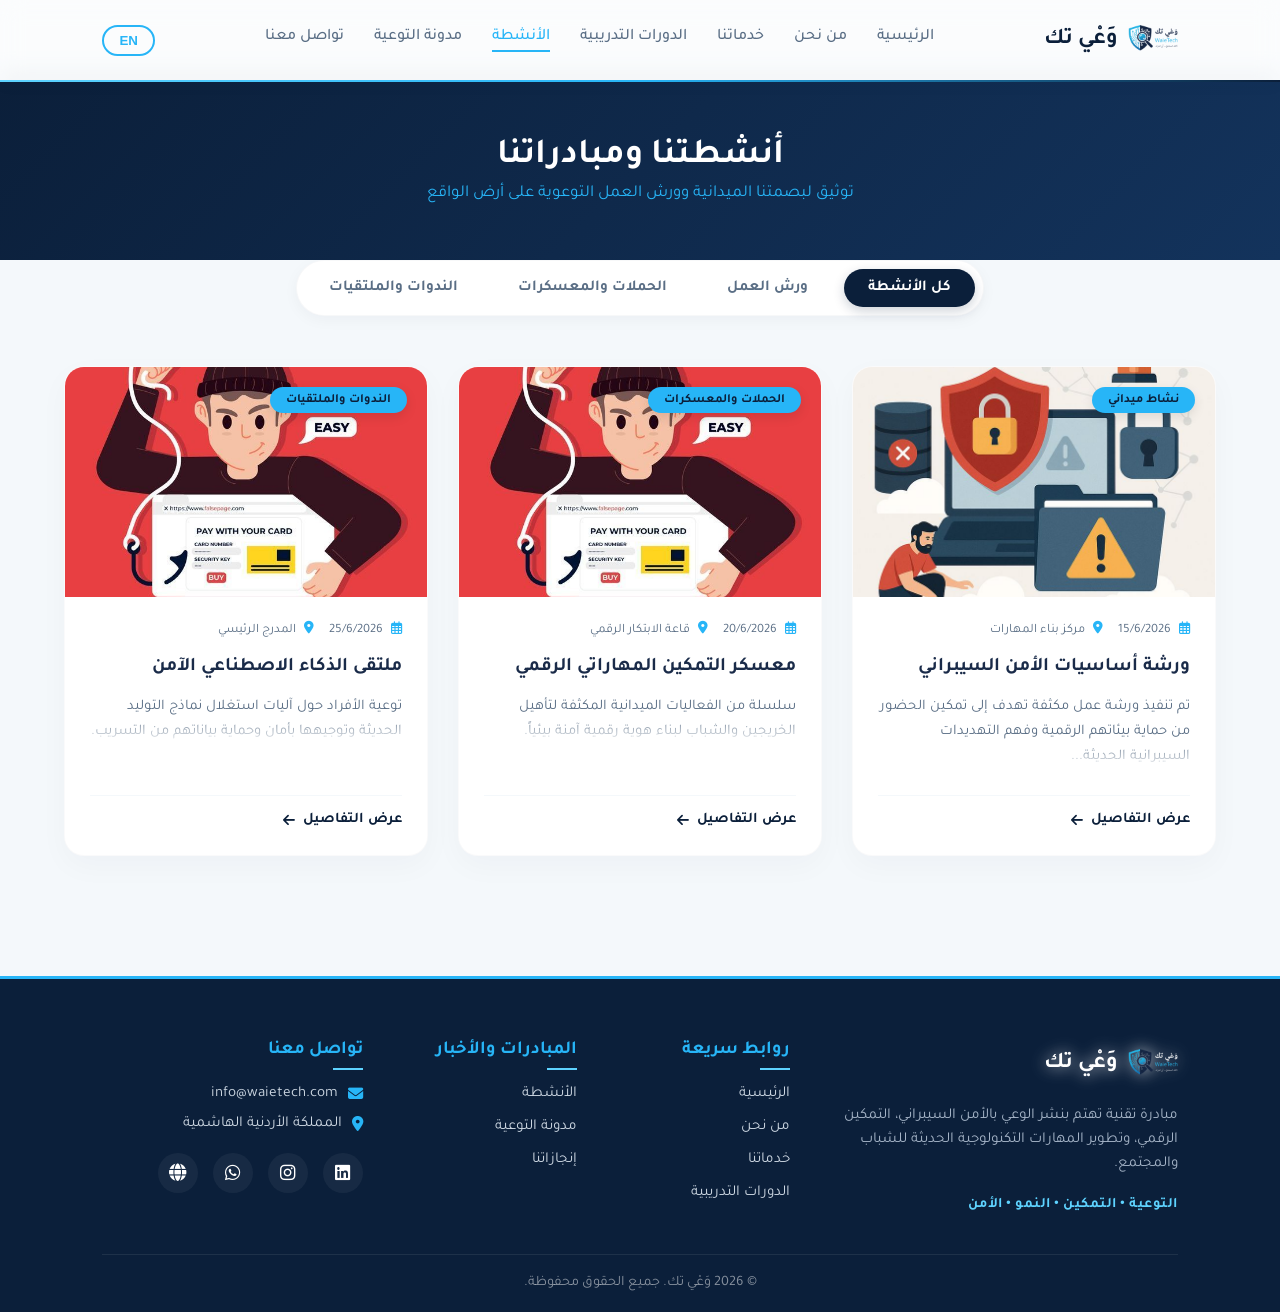
==== activities.html @ a670adcd "big update" ====
<!DOCTYPE html>
<html lang="ar" dir="rtl">
<head>
    <meta charset="UTF-8">
    <meta name="viewport" content="width=device-width, initial-scale=1.0">
    <title data-i18n="page_activities_title">أنشطتنا ومبادراتنا | وَعْي تك - WaieTech</title>
    
    <link rel="preconnect" href="https://fonts.googleapis.com">
    <link rel="preconnect" href="https://fonts.gstatic.com" crossorigin>
    <link href="https://fonts.googleapis.com/css2?family=Poppins:wght@300;400;600;700&family=Tajawal:wght@400;500;700;900&display=swap" rel="stylesheet">
    <link rel="stylesheet" href="https://cdnjs.cloudflare.com/ajax/libs/font-awesome/6.4.0/css/all.min.css">

    <link rel="stylesheet" href="assets/css/style.css">
    <link rel="stylesheet" href="assets/css/home.css">
    <link rel="stylesheet" href="assets/css/pages/activities.css">
</head>
<body class="light-theme">

    <header id="header"></header>

    <main class="activities-page-content">
        
        <section class="inner-page-hero">
            <div class="container">
                <h1 data-i18n="activities_hero_title">أنشطتنا</h1>
                <p class="subtitle" data-i18n="activities_hero_subtitle">توثيق لبصمتنا الميدانية وورش العمل التوعوية على أرض الواقع</p>
            </div>
        </section>

        <section class="filter-section container">
            <div class="filter-tabs-wrapper">
                <button class="filter-tab-btn active" data-filter="all" data-i18n="filter_all">كل الأنشطة</button>
                <button class="filter-tab-btn" data-filter="workshops" data-i18n="filter_workshops">ورش العمل</button>
                <button class="filter-tab-btn" data-filter="campaigns" data-i18n="filter_campaigns">الحملات والمعسكرات</button>
                <button class="filter-tab-btn" data-filter="seminars" data-i18n="filter_seminars">الندوات والملتقيات</button>
            </div>
        </section>

        <section class="activities-grid-section container">
            <div class="hub-container-flex" id="activities-page-grid">
                </div>
        </section>

    </main>


    <footer id="footer"></footer>

    <script src="assets/js/components.js"></script>
    <script src="assets/js/lang.js"></script>
    <script src="assets/js/activities-data.js"></script>
    <script src="assets/js/main.js"></script>
</body>
</html>
---- assets/css/style.css ----
/* --- 1. الإعدادات العامة والمتغيرات اللونية --- */
:root {
    --primary-color: #0B1F3A;    /* Dark Navy */
    --secondary-color: #27B5F7;  /* Cyber Blue */
    --bg-color: #F4F8FB;         /* Light Background */
    --accent-glow: #5ED3FF;     /* Accent Glow */
    --white: #FFFFFF;
    --text-dark: #1A2B49;
    --text-light: #5A6E85;
    --transition: all 0.3s ease;
}

/* --- تخصيص شريط التمرير (Scrollbar) للمتصفح --- */

/* 1. التحكم بعرض شريط التمرير بالكامل */
::-webkit-scrollbar {
    width: 10px; /* عرض الشريط (يمكنك تقليله لـ 8px ليكون أنحف وأكثر عصرية) */
}

/* 2. خلفية المجرى الذي يتحرك فيه الشريط (Track) */
::-webkit-scrollbar-track {
    background: var(--primary-color); /* اللون الكحلي الداكن للموقع */
}

/* 3. الجزء المتحرك الذي يمسكه المستخدم (Thumb) */
::-webkit-scrollbar-thumb {
    background: var(--secondary-color); /* اللون الأزرق السماوي السيبراني */
    border-radius: 10px; /* جعل أطراف الشريط دائرية ناعمة */
    border: 2px solid var(--primary-color); /* يصنع مسافة وهمية أنيقة حول الشريط */
}

/* 4. تأثير عند تمرير الماوس فوق شريط التمرير أو سحبه */
::-webkit-scrollbar-thumb:hover {
    background: var(--accent-glow); /* يتغير للون التوهج الفاتح عند الهوفر */
}

/* لدعم متصفح فايرفوكس */
html {
    scrollbar-width: thin;
    scrollbar-color: var(--secondary-color) var(--primary-color);
}


* {
    margin: 0;
    padding: 0;
    box-sizing: border-box;
}

body {
    font-family: 'Tajawal', 'Poppins', sans-serif;
    background-color: var(--bg-color);
    color: var(--text-dark);
    overflow-x: hidden;
}

/* دعم قلب الاتجاه تلقائياً بناءً على dir="ltr" */
html[dir="ltr"] body {
    font-family: 'Poppins', 'Tajawal', sans-serif;
}

/* الحل الصحيح: تطبيق خط Poppins على اسم المبادرة فقط عند تحول اللغة للإنجليزية */
html[dir="ltr"] .logo-text {
    font-family: 'Tajawal', sans-serif !important;
}

/* --- 2. تنسيق الـ Navbar (الهيدر) --- */
.navbar {
    display: flex;
    justify-content: space-between;
    align-items: center;
    padding: 15px 8%;
    
    /* التأثير الزجاجي الضبابي الشفاف */
    background-color: rgba(255, 255, 255, 0.60) !important; /* لون أبيض شفاف بنسبة 75% */
    backdrop-filter: blur(12px) !important; /* درجة الضبابية وتشتيت الرؤية خلف الهيدر */
    -webkit-backdrop-filter: blur(12px) !important; /* لدعم متصفحات أبل وسفاري */
    
    border-bottom: 2px solid transparent !important;
    border-image: linear-gradient(to left, var(--primary-color), var(--secondary-color), var(--accent-glow)) 1 !important;
    box-shadow: 0 4px 15px rgba(11, 31, 58, 0.03); /* تقليل حدة الظل ليناسب الزجاج */
    position: fixed;
    width: 100%;
    top: 0;
    left: 0;
    z-index: 1000;
}

.logo-container {
    display: flex;
    align-items: center;
    gap: 10px;
}

.logo-img {
    height: 50px;
    width: auto;
}

.logo-text {
    font-size: 1.4rem;
    font-weight: 700;
    color: var(--primary-color);
}

.nav-links {
    display: flex;
    list-style: none;
    gap: 30px;
    align-items: center;
}

.nav-links li {
    display: flex;
    align-items: center;
    gap: 8px; /* مسافة ناعمة بين الأيقونة والنص */
    white-space: nowrap; /* منع النص من النزول لسطر جديد */
}

/* إخفاء الأيقونات بداخل القائمة العلوية في سطح المكتب لتبدو أنظف (تظهر في الموبايل فقط) */
.nav-links li .nav-icon {
    display: none;
}

.nav-links a {
    text-decoration: none;
    color: var(--text-light);
    font-weight: 500;
    position: relative; /* مهم جداً لتحديد مكان الخط السفلي */
    padding-bottom: 5px;
    transition: var(--transition);
}

/* إنشاء الخط السفلي المخفي افتراضياً */
.nav-links a::after {
    content: '';
    position: absolute;
    bottom: 0;
    left: 50%; /* ضع البداية في المنتصف تماماً */
    transform: translateX(-50%); /* لضمان توسط الخط بدقة قبل التمدد */
    width: 0;
    height: 2px;
    background-color: var(--secondary-color);
    transition: var(--transition);
}

/* جعل الخط يتمدد من اليسار لليمين عند التمرير (Hover) أو عندما يكون الرابط نشطاً */
.nav-links a:hover::after, 
.nav-links a.active::after {
    width: 100%;
}

/* تغيير لون النص عند التمرير */
.nav-links a:hover, 
.nav-links a.active {
    color: var(--secondary-color);
}

.nav-actions {
    display: flex;
    align-items: center;
}

.btn-lang {
    background: none;
    border: 2px solid var(--secondary-color);
    color: var(--secondary-color);
    padding: 6px 15px;
    border-radius: 20px;
    cursor: pointer;
    font-weight: 600;
    transition: var(--transition);
}

.btn-lang:hover {
    background-color: var(--secondary-color);
    color: var(--white);
}

/* إخفاء عناصر الموبايل تلقائياً في الشاشات الكبيرة */
.menu-toggle, .sidebar-mobile-header {
    display: none;
}


/* --- 4. الـ Footer --- */
/* --- 4. الـ Mega Footer الاحترافي المطور --- */
footer {
    background-color: var(--primary-color);
    color: var(--white);
    padding: 60px 8% 20px 8%;
    border-top: 3px solid var(--secondary-color);
}

.footer-wrapper {
    max-width: 1200px;
    margin: 0 auto;
}

.footer-contact-info li span {
    white-space: nowrap; 
}

.footer-grid {
    display: grid;
    grid-template-columns: 2fr 1fr 1fr 1.5fr;
    gap: 40px;
    padding-bottom: 40px;
    border-bottom: 1px solid rgba(255, 255, 255, 0.08);
}

.footer-col {
    display: flex;
    flex-direction: column;
    gap: 15px;
}

.footer-col .footer-logo {
    display: flex;
    align-items: center;
    gap: 10px;
    filter: drop-shadow(0px 0px 8px rgba(255, 255, 255, 0.85)) !important;
}

.footer-col .logo-text {
    color: var(--white);
}

.footer-desc {
    color: #a4b3c6;
    font-size: 0.95rem;
    line-height: 1.6;
}

/* تنسيق الكلمات الجوهرية الأربعة */
.footer-core-values {
    font-size: 0.9rem;
    color: var(--accent-glow);
    font-weight: 600;
    margin-top: 5px;
    letter-spacing: 0.5px;
}

.col-title {
    font-size: 1.15rem;
    font-weight: 700;
    color: var(--secondary-color);
    position: relative;
    padding-bottom: 8px;
}

.col-title::after {
    content: '';
    position: absolute;
    bottom: 0;
    left: 0;
    width: 30px;
    height: 2px;
    background-color: var(--accent-glow);
}

html[dir="rtl"] .col-title::after {
    left: auto;
    right: 0;
}

.footer-links, .footer-contact-info {
    list-style: none;
    display: flex;
    flex-direction: column;
    gap: 12px;
}

/* تأثير روابط الفوتر الاحترافي (تغير اللون والخط السفلي) */
.footer-links a {
    color: #cdd7e2;
    text-decoration: none;
    font-size: 0.95rem;
    display: inline-block;
    position: relative;
    padding-bottom: 3px;
    transition: var(--transition);
}

/* تجهيز الخط المخفي أسفل روابط الفوتر */
.footer-links a::after {
    content: '';
    position: absolute;
    bottom: 0;
    left: 50%; /* ضع البداية في المنتصف تماماً */
    transform: translateX(-50%); /* لضمان توسط الخط بدقة قبل التمدد */
    width: 0;
    height: 1.5px;
    background-color: var(--secondary-color);
    transition: var(--transition);
}

/* تمدد الخط وتغير اللون عند التمرير (Hover) */
.footer-links a:hover {
    color: var(--secondary-color);
}

.footer-links a:hover::after {
    width: 100%;
}

.footer-contact-info li {
    display: flex;
    align-items: center;
    gap: 10px;
    color: #cdd7e2;
    font-size: 0.95rem;
}

.footer-contact-info li i {
    color: var(--secondary-color);
}

.footer-socials {
    display: flex;
    gap: 15px;
    margin-top: 5px;
}

.footer-socials a {
    width: 40px;
    height: 40px;
    background-color: rgba(255, 255, 255, 0.05);
    border-radius: 50%;
    display: flex;
    justify-content: center;
    align-items: center;
    color: var(--white);
    font-size: 1.1rem;
    text-decoration: none; /* إزالة أي خط افتراضي */
    transition: var(--transition);
}

.footer-socials a:hover {
    background-color: var(--secondary-color);
    color: var(--white);
    transform: translateY(-4px);
    box-shadow: 0 4px 12px rgba(39, 181, 247, 0.3);
}

.footer-bottom {
    text-align: center;
    padding-top: 20px;
    font-size: 0.9rem;
    color: rgba(255, 255, 255, 0.5);
}

/* --- 5. التجاوب الكامل مع الموبايل (Responsive Design) --- */
@media (max-width: 992px) {

    .footer-container {
        flex-direction: column;
        gap: 20px;
        text-align: center;
    }

    .footer-grid {
        grid-template-columns: 1fr 1fr;
        gap: 30px;
    }
}


@media (max-width: 768px) {
    /* إخفاء زر اللغة وروابط سطح المكتب الافتراضية */
    .nav-actions {
        display: flex !important;
        align-items: center !important;
        justify-content: center;
    }

    /* إخفاء زر اللغة لسطح المكتب فقط والاعتماد على زر لغة السايدبار */
    .btn-lang {
        display: none !important;
    }

    /* إظهار زر البرغر بشكل صحيح ومكانه مريح */
    .menu-toggle {
        display: block !important;
        background: none !important;
        border: none !important;
        color: var(--secondary-color) !important;
        font-size: 1.6rem !important;
        cursor: pointer !important;
        padding: 5px !important;
        z-index: 1005 !important; /* رفعه للأعلى لكي لا تحجبه أي عناصر أخرى */
    }

    .btn-lang-mobile {
        background: none !important;
        border: 2px solid var(--secondary-color) !important;
        color: var(--secondary-color) !important;
        padding: 6px 16px !important;
        border-radius: 20px !important;
        font-weight: 600 !important;
        cursor: pointer !important;
        font-size: 0.9rem !important;
        transition: var(--transition) !important;
        box-shadow: 0 2px 8px rgba(39, 181, 247, 0.1);
    }

    /* تأثير التمرير (Hover) والضغط النشط لزر الموبايل */
    .btn-lang-mobile:hover,
    .btn-lang-mobile:active {
        background-color: var(--secondary-color) !important;
        color: var(--white) !important;
        transform: none; /* تكبير خفيف وتفاعلي عند الضغط */
        box-shadow: none; /* توهج سيبراني متناسق */
    }

    /* تحويل الروابط إلى قائمة جانبية (Sidebar) مخفية */
    .nav-links {
        position: fixed;
        top: 0;
        right: -280px; 
        width: 280px;
        height: 100vh;
        
        /*  التأثير الزجاجي الضبابي الشفاف للسايدبار  */
        background-color: rgba(255, 255, 255, 0.90) !important; /* شفافية مريحة للقراءة في الموبايل */
        backdrop-filter: blur(15px) !important; /* ضبابية أعلى قليلاً لتعزل عناصر القائمة */
        -webkit-backdrop-filter: blur(15px) !important;
        
        box-shadow: -5px 0 25px rgba(0,0,0,0.05);
        display: flex;
        flex-direction: column;
        justify-content: flex-start;
        align-items: flex-start;
        padding: 40px 30px;
        gap: 25px;
        transition: right 0.4s cubic-bezier(0.16, 1, 0.3, 1);
        z-index: 1000;
    }

    /* دعم اتجاه الـ LTR للإنجليزي في الموبايل */
    html[dir="ltr"] .nav-links {
        right: auto;
        left: -280px;
        box-shadow: 5px 0 15px rgba(0,0,0,0.1);
        transition: left 0.4s cubic-bezier(0.16, 1, 0.3, 1);
    }

    .nav-links.open {
        right: 0;
    }

    html[dir="ltr"] .nav-links.open {
        left: 0;
    }

    /* إظهار الأيقونات ورأس القائمة الجانبية في الموبايل فقط */
    .nav-links li .nav-icon {
        display: inline-flex !important;
        align-items: center;
        justify-content: center; /* تملأ الأيقونة المركز */
        color: var(--secondary-color);
        font-size: 1.2rem;
        width: 30px; /* هذا العرض الثابت يضمن محاذاة كل النصوص على خط مستقيم واحد */
        flex-shrink: 0; /* منع انضغاط الأيقونة */
        margin: 0 !important;
    }

    .sidebar-mobile-header {
        display: flex;
        justify-content: space-between;
        align-items: center;
        width: 100%;
        padding-bottom: 15px;
        margin-bottom: 10px;
        border-bottom: 1px solid rgba(11, 31, 58, 0.08);
    }

    .sidebar-logo {
        height: 70px;
        width: auto;
        border-radius: 10px;
    }

    .nav-links li {
        width: 100%;
        display: flex;
        align-items: center; /* توسط عمودي مثالي للسطر */
    }

    /* طبقة التظليل الخلفية */
    .nav-overlay {
        position: fixed;
        top: 0;
        left: 0;
        width: 100vw;
        height: 100vh;
        background: rgba(11, 31, 58, 0.4);
        backdrop-filter: blur(4px);
        opacity: 0;
        pointer-events: none;
        transition: var(--transition);
        z-index: 999;
    }

    .nav-overlay.active {
        opacity: 1;
        pointer-events: auto;
    }

    .nav-links a::after {
        display: block !important;
        content: '';
        position: absolute;
        bottom: -2px; /* إنزال الخط قليلاً ليكون مريحاً للعين */
        left: 50%;
        transform: translateX(-50%);
        width: 0;
        height: 1.5px; /* نفس سماكة سطح المكتب بالضبط */
        background-color: var(--secondary-color);
        opacity: 0; /* يبدأ مخفياً تماماً لمنع التداخل والغمقان الزائد */
        transition: var(--transition);
    }

    /* حالة الهوفر أو عندما تكون الصفحة نشطة */
    .nav-links a:hover::after, 
    .nav-links a.active::after {
        width: 100%;
        opacity: 1; /* يظهر بنعومة وبسماكة 2px صافية وبدون أي ثقل أو غمقان مكرر */
    }


    /* footer */
    .footer-grid {
        grid-template-columns: 1fr;
        text-align: center;
    }
    .footer-grid img ,.footer-logo{ 
        display: block !important;
        margin: 0 auto 5px auto !important; /* التوسيط داخل الفوتر فقط */
        max-width: 150px !important;
        height: auto !important;
        filter: drop-shadow(0px 0px 8px rgba(255, 255, 255, 0.85)) !important; /* إضاءة الفوتر فقط */
    }
    .col-title::after {
        left: 50% !important;
        transform: translateX(-50%);
        right: auto !important;
    }
    .footer-contact-info li, .footer-socials {
        justify-content: center;
    }

    html[dir="ltr"] .footer-core-values {
    font-size: 0.75rem !important; /* حجم خط ناعم ومتناسق يمنع تداخل الكلمات الإنجليزية */
    letter-spacing: 0px;
    }
}


/* إخفاء زر الموبايل وعنصر اللغة في الشاشات الكبيرة تلقائياً */
.menu-toggle, .mobile-lang-item {
    display: none;
}

/* ==========================================================================
   --- شاشة التحميل الذكية لـ وَعْي تك ---
   ========================================================================== */
.cyber-loader-overlay {
    position: fixed !important;
    top: 0 !important;
    left: 0 !important;
    width: 100% !important;
    height: 100vh !important;
    background-color: #0b1f3a !important; /* اللون الكحلي الفخم للمنصة */
    z-index: 999999 !important; /* فوق كل شيء بلا استثناء */
    display: flex !important;
    align-items: center !important;
    justify-content: center !important;
    transition: opacity 0.5s ease, transform 0.5s ease !important;
}

/* حاوية المحتوى */
.loader-content {
    text-align: center;
}

/* تصميم السبنر السيبراني المضيء */
.spinner {
    width: 60px;
    height: 60px;
    border: 4px solid rgba(39, 181, 247, 0.1);
    border-left-color: #27b5f7 !important; /* الأزرق السماوي للمبادرة */
    border-right-color: #5ed3ff !important;
    border-radius: 50%;
    animation: spinCyber 1s linear infinite;
    margin: 0 auto 20px auto;
    box-shadow: 0 0 15px rgba(39, 181, 247, 0.2);
}

/* النص المرافق للتحميل */
.loader-text {
    color: #ffffff;
    font-family: sans-serif;
    font-size: 1.1rem;
    font-weight: 600;
    letter-spacing: 1px;
    animation: pulseText 1.5s infinite ease-in-out;
}

/* الأنيماشين الخاص بالدوران والنبض */
@keyframes spinCyber {
    0% { transform: rotate(0deg); }
    100% { transform: rotate(360deg); }
}

@keyframes pulseText {
    0%, 100% { opacity: 0.6; }
    50% { opacity: 1; }
}

/* كلاس الإخفاء بنعومة */
.cyber-loader-overlay.fade-out {
    opacity: 0 !important;
    pointer-events: none !important;
}



/* التنسيق الأساسي لزر الصعود للأعلى */
.back-to-top {
    position: fixed;
    bottom: 30px;
    width: 35px;
    height: 35px;
    border-radius: 50%;
    background: var(--secondary-color); /* اللون الأزرق الخاص بك */
    color: #ffffff;
    border: none;
    outline: none;
    cursor: pointer;
    display: flex;
    align-items: center;
    justify-content: center;
    font-size: 1.2rem;
    box-shadow: 0 4px 15px rgba(0, 149, 255, 0.25);
    z-index: 1000;
    opacity: 0;
    visibility: hidden;
    transition: all 0.4s ease-in-out;
}

/* التوافق الذكي مع اللغات */
html[dir="rtl"] .back-to-top {
    left: 15px;  /* يظهر أسفل اليسار في اللغة العربية */
    right: auto;
}

html[dir="ltr"] .back-to-top {
    right: 15px; /* يظهر أسفل اليمين في اللغة الإنجليزية */
    left: auto;
}

/* عند ظهور الزر (تفعيل عبر الـ JS) */
.back-to-top.show {
    opacity: 1;
    visibility: visible;
    transform: translateY(0);
}

/* تأثير التمرير بالماوس (Hover) */
.back-to-top:hover {
    background: var(--primary-color); /* درجة أغمق قليلاً عند التمرير */
    box-shadow: 0 6px 20px var(--secondary-color);
    transform: translateY(-5px); /* حركة صعود خفيفة وانسيابية */
}
---- assets/css/pages/activities.css ----
/* ==========================================================================
   --- تنسيقات صفحة الأنشطة والمبادرات المخصصة (Activities Page) ---
   ========================================================================== */

/* تثبيت حجم وأبعاد الهيدر الداخلي لجميع الصفحات */
.inner-page-hero {
    background: linear-gradient(135deg, #0b1f3a 0%, #13335c 100%);
    color: #ffffff;
    
    /* التعديل الأساسي: تثبيت الارتفاع الكلي */
    height: 180px; 
    margin-top: 80px; /* الابتعاد عن القائمة الرئيسية الثابتة */
    
    /* تحويله لـ Flexbox لتوسيط النصوص عمودياً وأفقياً داخل الارتفاع الثابت */
    display: flex;
    align-items: center;
    justify-content: center;
    text-align: center;
    
    position: relative;
    overflow: hidden;
    box-sizing: border-box;
}

/* ضبط حاوية النصوص بالداخل لضمان عدم تأثر الأبعاد */
.inner-page-hero .container {
    width: 100%;
    display: flex;
    flex-direction: column;
    gap: 5px; /* مسافة ثابتة وصغيرة بين العنوان والوصف */
}

/* ضبط حجم الخطوط المحدث لتتناسب مع الارتفاع الثابت الجديد */
.inner-page-hero h1 {
    font-size: 2.2rem;
    font-weight: 700;
    margin: 0 !important;
    line-height: 1.2;
}

.inner-page-hero .subtitle {
    font-size: 1.05rem;
    color: #27b5f7 !important;
    margin: 0 !important;
}


/* ==========================================================================
   --- تصميم صفحة الأنشطة المستقل والمطور (مظهر عمودي Grid فخم) ---
   ========================================================================== */

.activities-page-content .container {
    width: 90%;
    max-width: 1200px;
    margin: 0 auto;
    padding: 0 20px;
    box-sizing: border-box;
}

/* 🎛️ أزرار الفلترة والتصنيفات */
.filter-section {
    padding-top: 50px;
    text-align: center;
}

.filter-tabs-wrapper {
    display: inline-flex;
    flex-wrap: wrap;
    justify-content: center;
    gap: 12px;
    background: var(--white);
    padding: 8px;
    border-radius: 30px;
    box-shadow: 0 4px 15px rgba(11, 31, 58, 0.04);
    border: 1px solid rgba(11, 31, 58, 0.03);
}

.filter-tab-btn {
    background: transparent;
    border: none;
    padding: 10px 24px;
    font-family: 'Tajawal', sans-serif;
    font-size: 0.95rem;
    font-weight: 600;
    color: var(--text-light);
    border-radius: 25px;
    cursor: pointer;
    transition: all 0.3s ease;
}

.filter-tab-btn:hover {
    color: var(--secondary-color);
}

.filter-tab-btn.active {
    background: var(--primary-color);
    color: var(--white);
    box-shadow: 0 4px 12px rgba(11, 31, 58, 0.2);
}

/* 🚀 حاوية شبكة الكروت الجديدة (Grid ثلاثي متجاوب) */
.activities-grid-section {
    padding: 50px 0 120px 0 !important;
}

.hub-container-flex {
    display: grid;
    grid-template-columns: repeat(auto-fill, minmax(350px, 1fr));
    gap: 30px;
    width: 100%;
}

/* 🎴 كرت صفحة الأنشطة العمودي الجديد */
.activity-page-card {
    background: var(--white);
    border-radius: 20px;
    overflow: hidden;
    box-shadow: 0 10px 30px rgba(11, 31, 58, 0.03);
    display: flex;
    flex-direction: column; /* جعل الكرت يبنى عمودياً */
    transition: transform 0.4s cubic-bezier(0.165, 0.84, 0.44, 1), 
                box-shadow 0.4s cubic-bezier(0.165, 0.84, 0.44, 1);
    border: 1px solid rgba(11, 31, 58, 0.02);
}

.activity-page-card:hover {
    transform: translateY(-10px);
    box-shadow: 0 22px 45px rgba(39, 181, 247, 0.12);
}

/* صندوق الصورة المطور */
.act-card-image-box {
    position: relative;
    width: 100%;
    height: 230px; /* ارتفاع ثابت وموحد للصور لقفل التناسق بصرياً */
    overflow: hidden;
}

.act-card-image-box img {
    width: 100%;
    height: 100%;
    object-fit: cover;
    transition: transform 0.6s cubic-bezier(0.165, 0.84, 0.44, 1);
}

.activity-page-card:hover .act-card-image-box img {
    transform: scale(1.06);
}

/* شارات الكروت الجديدة */
.act-card-badge {
    position: absolute;
    top: 20px;
    right: 20px;
    background-color: var(--secondary-color); /* أزرق سايبر */
    color: var(--primary-color); /* نص كحلي داكن لوضوح ممتاز */
    padding: 6px 16px;
    border-radius: 30px;
    font-size: 0.78rem;
    font-weight: 700;
    box-shadow: 0 4px 12px rgba(0, 0, 0, 0.1);
    z-index: 2;
}

/* محتوى الكرت النصي */
.act-card-info-content {
    padding: 25px;
    display: flex;
    flex-direction: column;
    flex-grow: 1; /* جعل المحتوى يملأ الفراغ دائماً لتوحيد أطوال الكروت */
}

.act-card-top-meta {
    display: flex;
    gap: 15px;
    font-size: 0.8rem;
    color: var(--text-light);
    margin-bottom: 15px;
}

.act-card-top-meta i {
    color: var(--secondary-color);
    margin-left: 5px;
}

.act-card-main-title {
    font-size: 1.2rem;
    color: var(--text-dark);
    margin-bottom: 12px;
    line-height: 1.5;
    font-weight: 700;
}

.act-card-main-desc {
    font-size: 0.92rem;
    color: var(--text-light);
    line-height: 1.7;
    margin-bottom: 25px;
    position: relative;
    max-height: 5.1em;
    overflow: hidden;
}

/* طبقة التلاشي والضبابية أسفل الكرت */
.act-card-main-desc::after {
    content: '';
    position: absolute;
    bottom: 0;
    left: 0;
    width: 100%;
    height: 2em;
    background: linear-gradient(to bottom, rgba(255, 255, 255, 0), var(--white));
}

/* فوتر الكرت والزر الجديد */
.act-card-bottom-footer {
    margin-top: auto; /* دفع الفوتر لأسفل الكرت دائماً */
    padding-top: 15px;
    border-top: 1px solid var(--bg-color);
}

.btn-act-page-link {
    display: inline-flex;
    align-items: center;
    color: var(--primary-color); /* الكحلي الرسمي */
    text-decoration: none;
    font-weight: 700;
    font-size: 0.92rem;
    transition: color 0.3s ease;
}

.act-arrow-icon {
    margin-right: 8px;
    font-size: 0.85rem;
    transition: transform 0.3s ease;
}

/* تفاعلات الهوفر للزر الجديد */
.activity-page-card:hover .btn-act-page-link {
    color: var(--secondary-color); /* يتحول للسايبر عند تمرير الماوس */
}

.activity-page-card:hover .act-arrow-icon {
    transform: translateX(-6px); /* حركة السهم باتجاه النص في العربي */
}

/* --- ضبط الاتجاهات للغات (RTL / LTR) --- */
html[lang="ar"] .act-card-badge {
    right: 20px;
    left: auto;
}

html[lang="en"] .act-card-badge {
    left: 20px;
    right: auto;
}

html[lang="en"] .btn-act-page-link .act-arrow-icon {
    transform: rotate(180deg);
    margin-left: 8px;
    margin-right: 0;
}

html[lang="en"] .activity-page-card:hover .btn-act-page-link .act-arrow-icon {
    transform: rotate(180deg) translateX(-6px);
}



/* متجاوب تماماً للهواتف */
@media (max-width: 768px) {

    .inner-page-hero h1 {
        font-size: 1.5rem !important; /* تصغير الخط ليناسب الشاشة */
        padding: 0 15px;
    }
    .inner-page-hero .subtitle {
        font-size: 0.9rem !important;
        padding: 0 15px;
    }

    .filter-tabs-wrapper {
        width: 100%;
        border-radius: 12px;
        padding: 5px;
    }
    .filter-tab-btn {
        width: 100%;
        padding: 8px 15px;
        font-size: 0.9rem;
        border-radius: 8px;
    }

    .hub-container-flex {
        grid-template-columns: 1fr;
    }

}
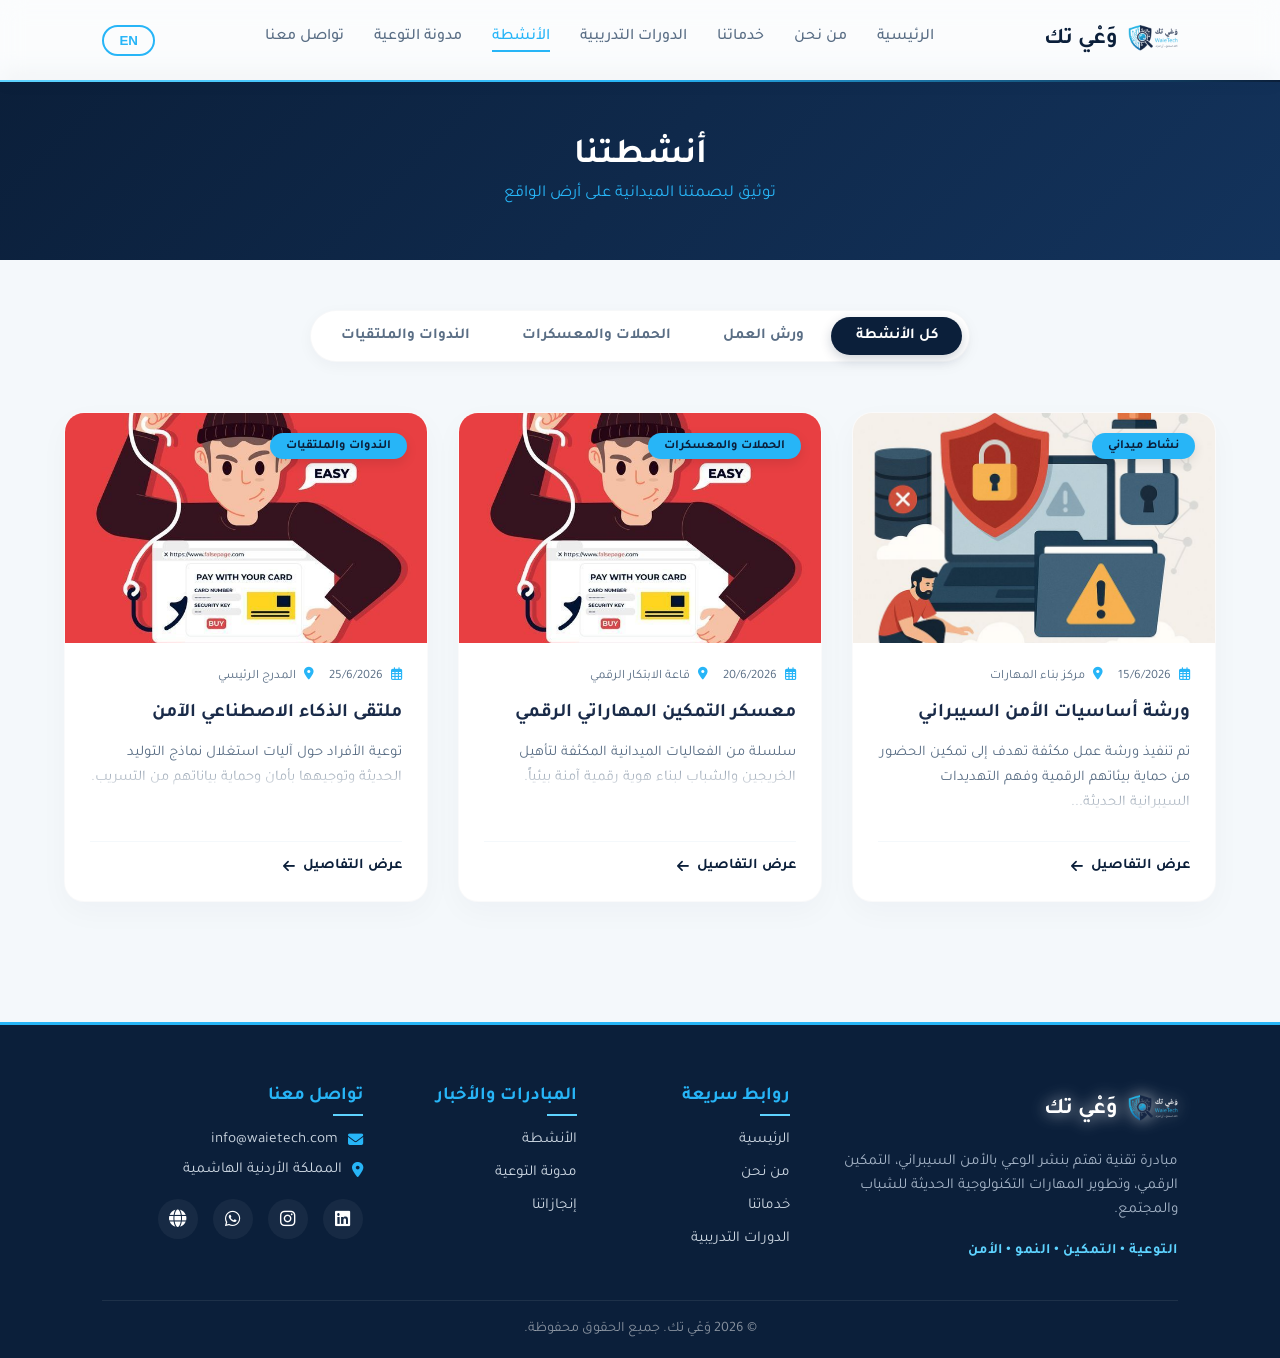
==== commit 8670b5ad: "update fiter" ====
--- a/activities.html
+++ b/activities.html
@@ -33,6 +33,8 @@
                 <button class="filter-tab-btn" data-filter="workshops" data-i18n="filter_workshops">ورش العمل</button>
                 <button class="filter-tab-btn" data-filter="campaigns" data-i18n="filter_campaigns">الحملات والمعسكرات</button>
                 <button class="filter-tab-btn" data-filter="seminars" data-i18n="filter_seminars">الندوات والملتقيات</button>
+
+                <span class="filter-indicator"></span>
             </div>
         </section>
 
--- a/assets/css/pages/activities.css
+++ b/assets/css/pages/activities.css
@@ -59,23 +59,25 @@
 
 /* 🎛️ أزرار الفلترة والتصنيفات */
 .filter-section {
-    padding-top: 50px;
+    padding-top: 50px !important;
     text-align: center;
 }
 
 .filter-tabs-wrapper {
+    position: relative; /* ضروري لضبط حركة كبسولة الخلفية */
     display: inline-flex;
-    flex-wrap: wrap;
-    justify-content: center;
-    gap: 12px;
+    align-items: center;
+    gap: 4px;
     background: var(--white);
-    padding: 8px;
+    padding: 6px;
     border-radius: 30px;
     box-shadow: 0 4px 15px rgba(11, 31, 58, 0.04);
     border: 1px solid rgba(11, 31, 58, 0.03);
+    z-index: 1;
 }
 
 .filter-tab-btn {
+    position: relative;
     background: transparent;
     border: none;
     padding: 10px 24px;
@@ -85,20 +87,39 @@
     color: var(--text-light);
     border-radius: 25px;
     cursor: pointer;
-    transition: all 0.3s ease;
-}
-
+    transition: color 0.3s ease;
+    z-index: 3; /* جعل النص فوق الكبسولة المتحركة ليبقى مقروءاً */
+}
+
+/* التفاعل عند تمرير الماوس فوق أزرار سطح المكتب */
 .filter-tab-btn:hover {
     color: var(--secondary-color);
 }
 
+/* لون النص للزر النشط */
 .filter-tab-btn.active {
-    background: var(--primary-color);
-    color: var(--white);
+    color: var(--white) !important;
+    background: transparent !important; /* إزالة الخلفية الثابتة القديمة */
+    box-shadow: none !important;
+}
+
+/* الكبسولة الخلفية المتحركة (بنفس حركة وتأثير الفيديو) */
+.filter-indicator {
+    position: absolute;
+    height: calc(100% - 12px); /* ملاءمة طول الحاوية مع البادينغ */
+    top: 6px;
+    left: 6px;
+    background: var(--primary-color); /* الكحلي المعتمد للموقع */
+    border-radius: 25px;
+    z-index: 2;
     box-shadow: 0 4px 12px rgba(11, 31, 58, 0.2);
-}
-
-/* 🚀 حاوية شبكة الكروت الجديدة (Grid ثلاثي متجاوب) */
+    /* أنيميشن مطاطي وانسيابي فخم جداً عند الانتقال */
+    transition: all 0.4s cubic-bezier(0.25, 1, 0.5, 1); 
+    pointer-events: none; /* منع تفاعل الماوس مع الخلفية لتفادي تعليق النقرات */
+}
+
+
+/* حاوية شبكة الكروت الجديدة (Grid ثلاثي متجاوب) */
 .activities-grid-section {
     padding: 50px 0 120px 0 !important;
 }
@@ -110,7 +131,7 @@
     width: 100%;
 }
 
-/* 🎴 كرت صفحة الأنشطة العمودي الجديد */
+/* كرت صفحة الأنشطة العمودي الجديد */
 .activity-page-card {
     background: var(--white);
     border-radius: 20px;
@@ -279,16 +300,59 @@
         padding: 0 15px;
     }
 
+    .filter-section {
+        padding-left: 20px;
+        padding-right: 20px;
+        width: 100%;
+        box-sizing: border-box;
+    }
+
+    /* تحويل الحاوية إلى سطر واحد يمرر جانبياً بنعومة تامة وفخامة */
     .filter-tabs-wrapper {
+        display: flex;
+        flex-wrap: nowrap;
+        justify-content: flex-start;
+        align-items: center;
+        gap: 8px;
         width: 100%;
-        border-radius: 12px;
-        padding: 5px;
-    }
+        background: transparent; /* إزالة الإطار الموحد لتبدو كبسولات منفصلة ورائعة */
+        box-shadow: none;
+        border: none;
+        padding: 4px 0;
+        overflow-x: auto; /* تفعيل السكرول الجانبي */
+        scroll-behavior: smooth;
+        -webkit-overflow-scrolling: touch; /* سكرول سريع واستجابة فائقة للمس */
+    }
+
+    /* إخفاء شريط السكرول السفلي تماماً للحفاظ على نظافة التصميم */
+    .filter-tabs-wrapper::-webkit-scrollbar {
+        display: none;
+    }
+
+    /* أزرار الفلترة الفردية على الموبايل لتصبح كبسولات منفصلة ومستقلة */
     .filter-tab-btn {
-        width: 100%;
-        padding: 8px 15px;
-        font-size: 0.9rem;
-        border-radius: 8px;
+        background: var(--white);
+        border: 1px solid rgba(11, 31, 58, 0.05);
+        padding: 8px 20px;
+        font-size: 0.88rem;
+        border-radius: 30px;
+        white-space: nowrap; /* منع الكلمات من الانكسار لأسفل */
+        box-shadow: 0 2px 8px rgba(11, 31, 58, 0.02);
+        flex-shrink: 0; /* منع تقلص الزر */
+        transition: all 0.3s ease;
+    }
+
+    /* كبسولة الموبايل المفعلة (ستايل فخم ومستقل وثابت) */
+    .filter-tab-btn.active {
+        background: var(--primary-color) !important;
+        color: var(--white) !important;
+        box-shadow: 0 4px 10px rgba(11, 31, 58, 0.15) !important;
+        border-color: var(--primary-color);
+    }
+
+    /* إخفاء خلفية الديسكتاب المتحركة على الموبايل لمنع العشوائية البصرية */
+    .filter-indicator {
+        display: none !important;
     }
 
     .hub-container-flex {
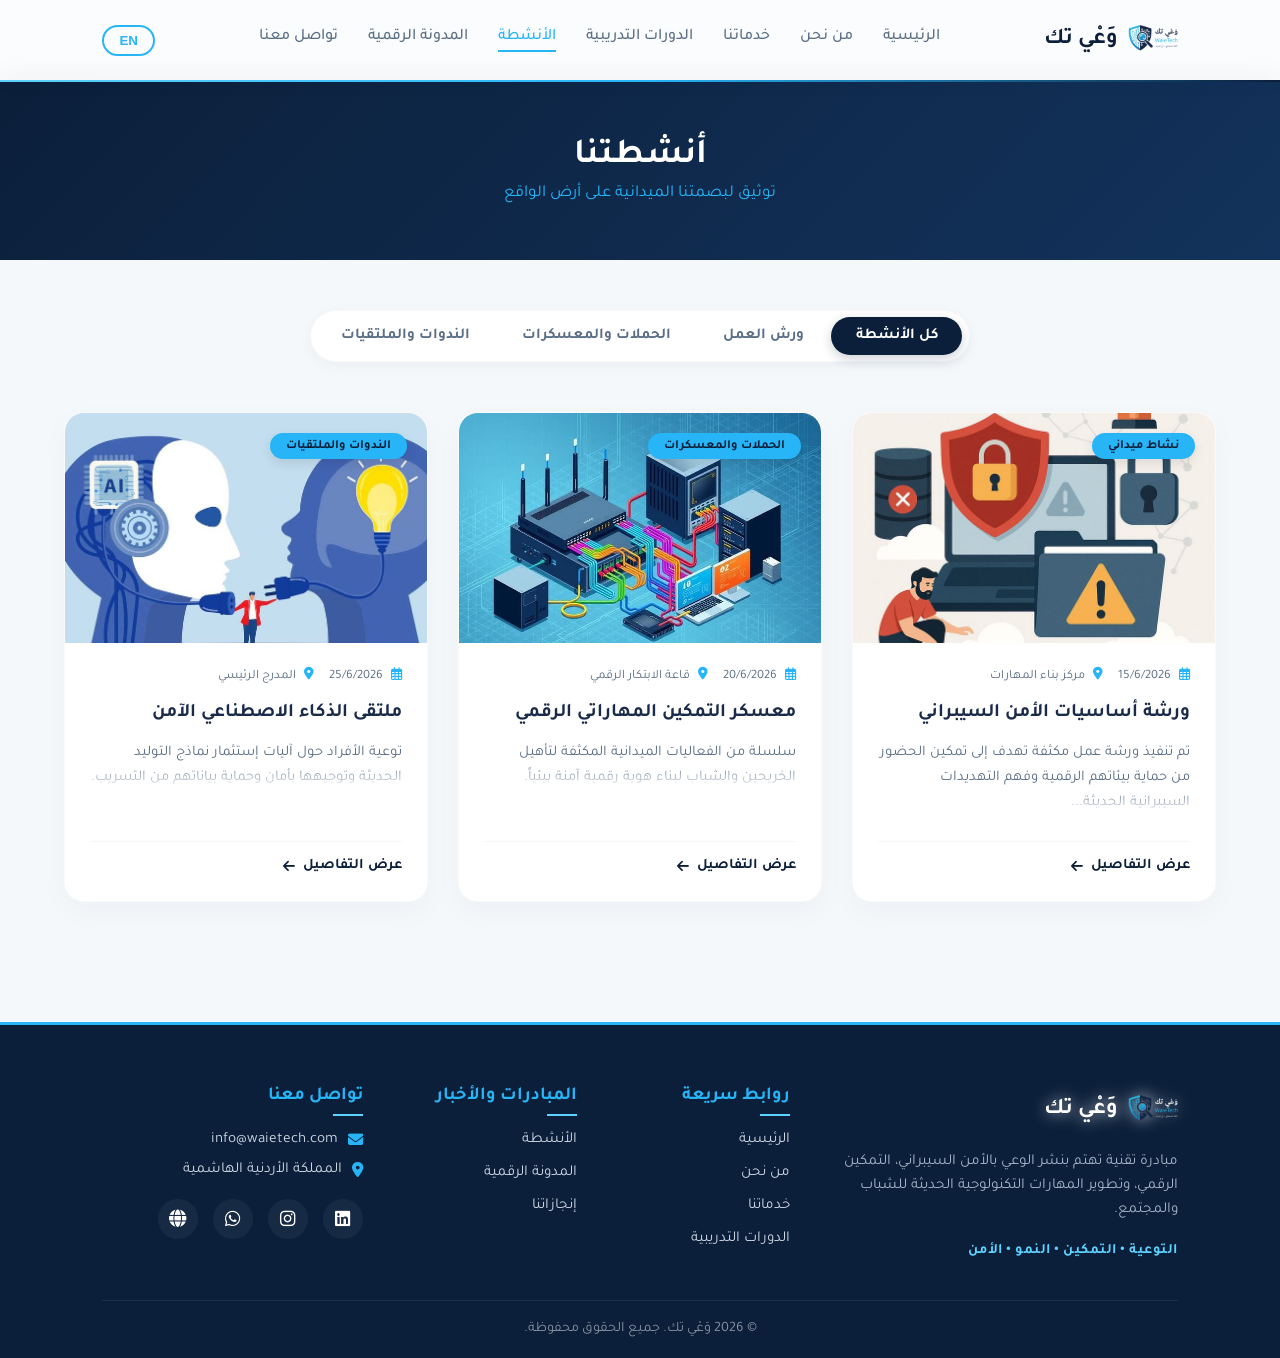
==== commit c39ba149: "new pages" ====
--- a/activities.html
+++ b/activities.html
@@ -3,7 +3,7 @@
 <head>
     <meta charset="UTF-8">
     <meta name="viewport" content="width=device-width, initial-scale=1.0">
-    <title data-i18n="page_activities_title">أنشطتنا ومبادراتنا | وَعْي تك - WaieTech</title>
+    <title data-i18n="page_activities_title">الأنشطة | وَعْي تك</title>
     
     <link rel="preconnect" href="https://fonts.googleapis.com">
     <link rel="preconnect" href="https://fonts.gstatic.com" crossorigin>
@@ -11,7 +11,6 @@
     <link rel="stylesheet" href="https://cdnjs.cloudflare.com/ajax/libs/font-awesome/6.4.0/css/all.min.css">
 
     <link rel="stylesheet" href="assets/css/style.css">
-    <link rel="stylesheet" href="assets/css/home.css">
     <link rel="stylesheet" href="assets/css/pages/activities.css">
 </head>
 <body class="light-theme">
@@ -52,5 +51,6 @@
     <script src="assets/js/lang.js"></script>
     <script src="assets/js/activities-data.js"></script>
     <script src="assets/js/main.js"></script>
+    <script src="assets/js/activites.js"></script>
 </body>
 </html>
--- a/assets/css/pages/activities.css
+++ b/assets/css/pages/activities.css
@@ -312,26 +312,27 @@
         display: flex;
         flex-wrap: nowrap;
         justify-content: flex-start;
-        align-items: center;
-        gap: 8px;
-        width: 100%;
-        background: transparent; /* إزالة الإطار الموحد لتبدو كبسولات منفصلة ورائعة */
-        box-shadow: none;
-        border: none;
-        padding: 4px 0;
-        overflow-x: auto; /* تفعيل السكرول الجانبي */
-        scroll-behavior: smooth;
-        -webkit-overflow-scrolling: touch; /* سكرول سريع واستجابة فائقة للمس */
-    }
-
-    /* إخفاء شريط السكرول السفلي تماماً للحفاظ على نظافة التصميم */
+        gap: 12px;
+        background: transparent;
+        padding: 8px;
+        border-radius: 30px;
+        
+        /* 🌟 الإضافات المطلوبة فقط دون تعديل الباقي */
+        border: 1px solid rgba(39, 181, 247, 0.15); /* إضافة الإطار المحيط بالحاوية */
+        overflow-x: auto; /* تفعيل التمرير الأفقي */
+        -ms-overflow-style: none;  /* إخفاء السكرول لمتصفح IE و Edge */
+        scrollbar-width: none;  /* إخفاء السكرول لمتصفح Firefox */
+    }
+
+    /* 🌟 إخفاء شريط التمرير السفلي لمتصفحات Chrome و Safari و Opera */
     .filter-tabs-wrapper::-webkit-scrollbar {
-        display: none;
+        display: none !important;
     }
 
     /* أزرار الفلترة الفردية على الموبايل لتصبح كبسولات منفصلة ومستقلة */
     .filter-tab-btn {
         background: var(--white);
+        color: var(--secondary-color);
         border: 1px solid rgba(11, 31, 58, 0.05);
         padding: 8px 20px;
         font-size: 0.88rem;
